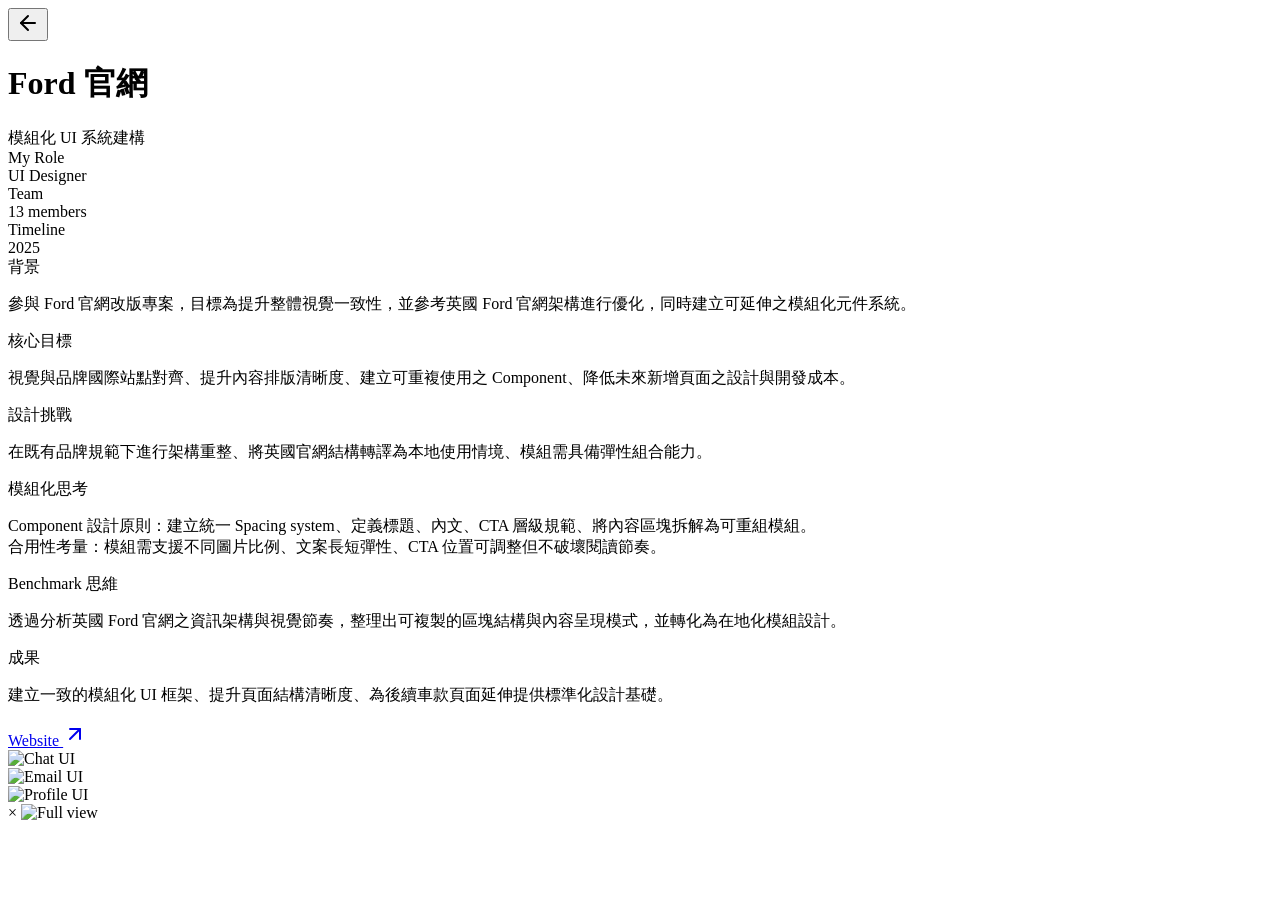
==== ford.html @ b5a1ace8 "Rename uiux_ford.html to ford.html" ====
<!DOCTYPE html>
<html lang="zh-TW">
<head>
    <meta charset="UTF-8">
    <meta name="viewport" content="width=device-width, initial-scale=1.0">
    <title>YuRu⎻Portfolio</title>
    <link rel="stylesheet" href="uiux.css">
</head>
<body>

    <div class="container">
        <!-- 返回按鈕 -->
        <nav class="back-nav">
            <button class="back-btn" onclick="goBackOrHome()" aria-label="Go back">
                <svg xmlns="http://www.w3.org/2000/svg" width="24" height="24" viewBox="0 0 24 24" fill="none" stroke="currentColor" stroke-width="2" stroke-linecap="round" stroke-linejoin="round">
                    <line x1="19" y1="12" x2="5" y2="12"></line>
                    <polyline points="12 19 5 12 12 5"></polyline>
                </svg>
            </button>
        </nav>

        <!-- 標題區域 -->
        <header>
            <h1>Ford 官網</h1>
            <div class="subtitle">模組化 UI 系統建構</div>
        </header>

        <div class="divider"></div>

        <!-- 內容區域 -->
        <div class="content-grid">
            
            <!-- 左側資訊欄 -->
            <aside>
                <div class="sidebar-item">
                    <span class="section-label">My Role</span>
                    <div class="section-content">
                        <span class="sidebar-text">UI Designer</span>
                    </div>
                </div>

                <div class="sidebar-item">
                    <span class="section-label">Team</span>
                    <div class="section-content">
                        <span class="sidebar-text">13 members</span>
                    </div>
                </div>

                <div class="sidebar-item">
                    <span class="section-label">Timeline</span>
                    <div class="section-content">
                        <span class="sidebar-text">2025</span>
                    </div>
                </div>
            </aside>

            <!-- 右側詳細說明 -->
            <section class="main-column">
                <div class="sidebar-item">
                    <span class="section-label">背景</span>
                    <div class="section-content">
                        <p>參與 Ford 官網改版專案，目標為提升整體視覺一致性，並參考英國 Ford 官網架構進行優化，同時建立可延伸之模組化元件系統。</p>
                    </div>
                </div>

                <div class="sidebar-item">
                    <span class="section-label">核心目標</span>
                    <div class="section-content">
                        <p>視覺與品牌國際站點對齊、提升內容排版清晰度、建立可重複使用之 Component、降低未來新增頁面之設計與開發成本。
                        </p>
                    </div>
                </div>

                <div class="sidebar-item">
                    <span class="section-label">設計挑戰</span>
                    <div class="section-content">
                        <p>在既有品牌規範下進行架構重整、將英國官網結構轉譯為本地使用情境、模組需具備彈性組合能力。</p>
                    </div>
                </div>

                <div class="sidebar-item">
                    <span class="section-label">模組化思考</span>
                    <div class="section-content">
                        <p>Component 設計原則：建立統一 Spacing system、定義標題、內文、CTA 層級規範、將內容區塊拆解為可重組模組。<br>
                        合用性考量：模組需支援不同圖片比例、文案長短彈性、CTA 位置可調整但不破壞閱讀節奏。</p>
                    </div>
                </div>

                <div class="sidebar-item">
                    <span class="section-label">Benchmark 思維</span>
                    <div class="section-content">
                        <p>透過分析英國 Ford 官網之資訊架構與視覺節奏，整理出可複製的區塊結構與內容呈現模式，並轉化為在地化模組設計。</p>
                    </div>
                </div>

                <div class="sidebar-item">
                    <span class="section-label">成果</span>
                    <div class="section-content">
                        <p>建立一致的模組化 UI 框架、提升頁面結構清晰度、為後續車款頁面延伸提供標準化設計基礎。</p>
                    </div>
                </div>

                <!-- 按鈕組 -->
                <div class="button-group">
                    <!-- <a href="#" class="btn">Read Case Study</a> -->
                    <a href="https://www.fordlioho.com.tw" style="max-width: 280px;" target="_blank" rel="noopener noreferrer" class="btn">
                        Website
                        <svg xmlns="http://www.w3.org/2000/svg" width="24" height="24" viewBox="0 0 24 24" fill="none" stroke="currentColor" stroke-width="2" stroke-linecap="round" stroke-linejoin="round">
                            <line x1="7" y1="17" x2="17" y2="7"></line>
                            <polyline points="7 7 17 7 17 17"></polyline>
                        </svg>
                    </a>
                </div>
            </section>
        </div>

        <div class="layout-container"> <!-- style="grid-template-columns: 1.2fr 1fr 1fr;" -->
        
            <div class="card left-column" onclick="openLightbox(this)">
                <img src="img/Focus_PC.jpg" alt="Chat UI">
            </div>
        
            <div class="right-column">
                <div class="card right-top" onclick="openLightbox(this)">
                    <img src="img/ford banner.png" alt="Email UI">
                </div>

                <div class="card right-bottom" onclick="openLightbox(this)">
                    <img src="img/ford 4 card.png" alt="Profile UI">
                </div>
            </div>

            <!-- <div class="far-right-column">
                <div class="card left-column" onclick="openLightbox(this)">
                    <img src="img/ford cardchange.png" alt="New Column UI">
                </div>
            </div> -->

            <!-- <div class="far-right-column">
                <div class="card left-column" onclick="openLightbox(this)">
                    <img src="img/ford banner.png" alt="New Column UI">
                </div>
            </div>

            <div class="far-right-column">
                <div class="card left-column" onclick="openLightbox(this)">
                    <img src="img/ford 4 card.png" alt="New Column UI">
                </div>
            </div> -->

        </div>
    </div>

    <!-- 燈箱元素 (預設隱藏) -->
    <div class="lightbox" id="lightbox" onclick="closeLightbox()">
        <span class="close-btn">&times;</span>
        <img id="lightbox-img" src="" alt="Full view" onclick="event.stopPropagation()">
    </div>

    <script src="project.js"></script>
</body>
</html>
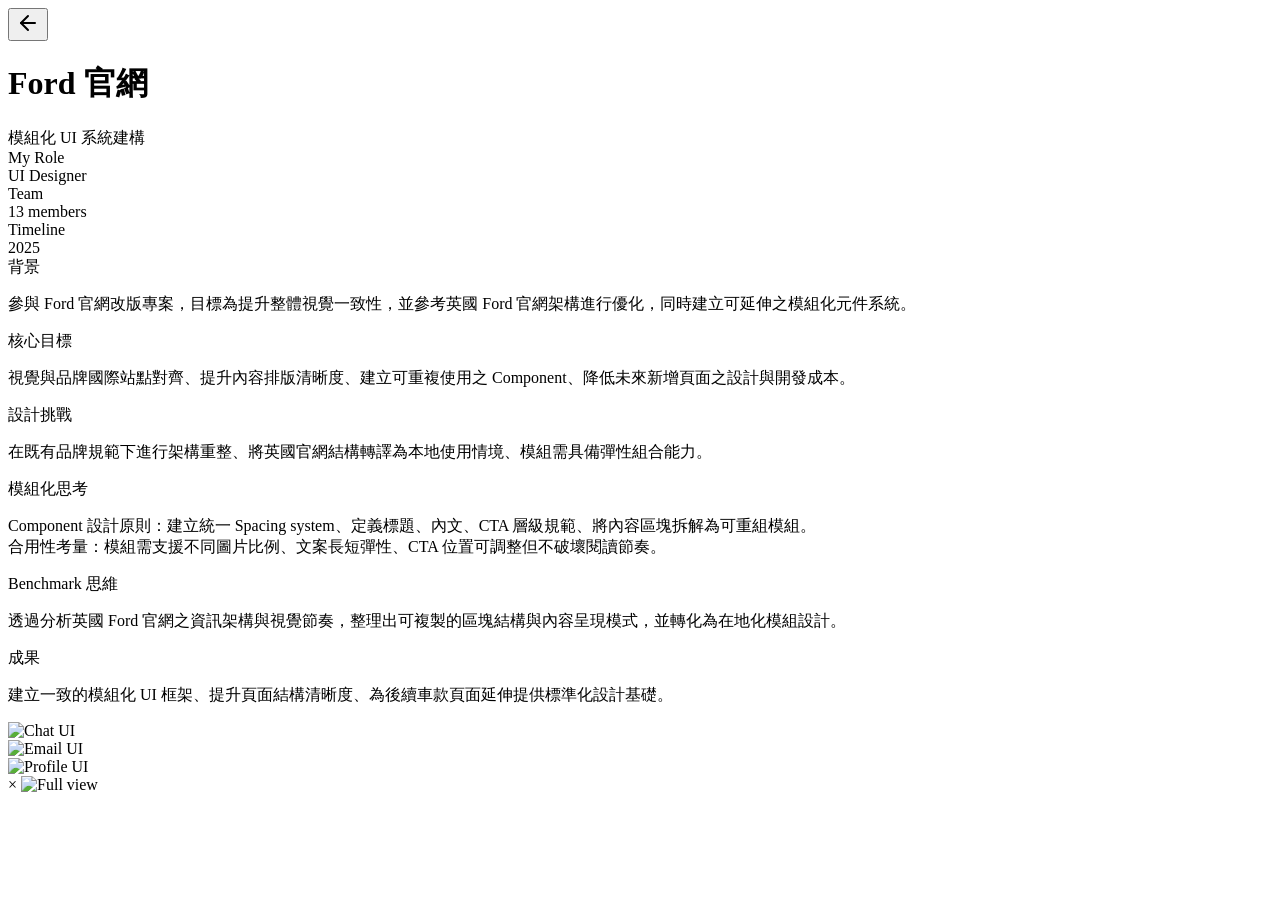
==== commit 5869a1f1: "Update ford.html" ====
--- a/ford.html
+++ b/ford.html
@@ -101,8 +101,8 @@
                 </div>
 
                 <!-- 按鈕組 -->
-                <div class="button-group">
-                    <!-- <a href="#" class="btn">Read Case Study</a> -->
+                <!--<div class="button-group">
+                    <a href="#" class="btn">Read Case Study</a>
                     <a href="https://www.fordlioho.com.tw" style="max-width: 280px;" target="_blank" rel="noopener noreferrer" class="btn">
                         Website
                         <svg xmlns="http://www.w3.org/2000/svg" width="24" height="24" viewBox="0 0 24 24" fill="none" stroke="currentColor" stroke-width="2" stroke-linecap="round" stroke-linejoin="round">
@@ -110,7 +110,7 @@
                             <polyline points="7 7 17 7 17 17"></polyline>
                         </svg>
                     </a>
-                </div>
+                </div> -->
             </section>
         </div>
 
